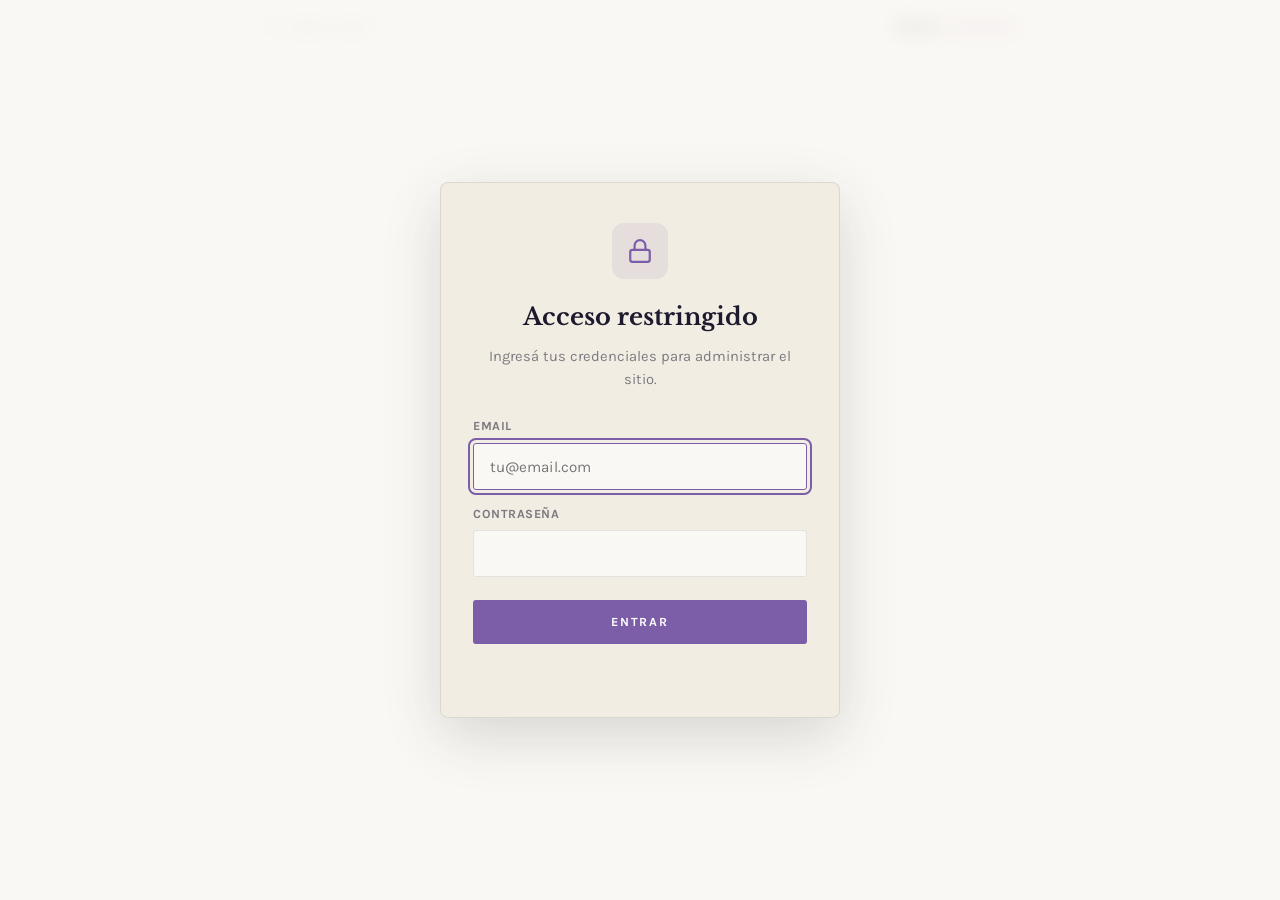
==== admin/index.html @ 150b10b3 "Add files via upload" ====
<!DOCTYPE html>
<html lang="es">
<head>
  <meta charset="UTF-8"/>
  <meta name="viewport" content="width=device-width, initial-scale=1.0"/>
  <meta name="color-scheme" content="light"/>
  <meta name="robots" content="noindex, nofollow"/>
  <title>Admin · Betel</title>
  <link rel="icon" href="data:image/svg+xml,<svg xmlns='http://www.w3.org/2000/svg' viewBox='0 0 100 100'><rect width='100' height='100' rx='18' fill='%237B5EA7'/><text x='50' y='56' font-family='Georgia,serif' font-size='34' font-weight='700' fill='white' text-anchor='middle' dominant-baseline='middle'>BOU</text></svg>"/>

  <link rel="preconnect" href="https://fonts.googleapis.com"/>
  <link rel="preconnect" href="https://fonts.gstatic.com" crossorigin/>
  <link href="https://fonts.googleapis.com/css2?family=Libre+Baskerville:ital,wght@0,400;0,700;1,400&family=Karla:wght@300;400;500;600&display=swap" rel="stylesheet"/>

  <style>
    *, *::before, *::after { box-sizing: border-box; margin: 0; padding: 0; }

    :root {
      --bg:        #FAF8F4;
      --bg2:       #F2EDE3;
      --bg3:       #E8E0D0;
      --border:    rgba(0,0,0,0.09);
      --gold:      #7B5EA7;
      --gold2:     #634A8A;
      --text:      #1E1A2E;
      --muted:     rgba(30,26,46,0.55);
      --muted2:    rgba(30,26,46,0.3);
      --accent-subtle: rgba(123,94,167,0.1);
      --font-heading: 'Libre Baskerville', serif;
      --font-body:    'Karla', sans-serif;
      --duration-fast:   150ms;
      --duration-normal: 250ms;
      --ease-standard:   cubic-bezier(0.4, 0, 0.2, 1);
    }

    html { scroll-behavior: smooth; }
    a, button { touch-action: manipulation; }
    [hidden] { display: none !important; }

    body {
      font-family: var(--font-body);
      background: var(--bg);
      color: var(--text);
      line-height: 1.6;
      min-height: 100svh;
    }
    body.is-login-open { overflow: hidden; }

    :focus-visible {
      outline: 3px solid var(--gold);
      outline-offset: 3px;
      border-radius: 3px;
    }
    :focus:not(:focus-visible) { outline: none; }

    .admin-topbar {
      border-bottom: 1px solid var(--border);
      background: rgba(250,248,244,0.95);
      backdrop-filter: blur(8px);
      position: sticky;
      top: 0;
      z-index: 10;
    }
    .admin-topbar-inner {
      max-width: 880px;
      margin: 0 auto;
      padding: 0.85rem 5%;
      display: flex;
      align-items: center;
      justify-content: space-between;
      gap: 1rem;
    }
    .admin-back {
      display: inline-flex;
      align-items: center;
      gap: 0.4rem;
      color: var(--muted);
      text-decoration: none;
      font-size: 0.88rem;
      font-weight: 500;
      transition: color var(--duration-fast) var(--ease-standard);
    }
    .admin-back:hover { color: var(--gold); }
    .admin-back svg { width: 16px; height: 16px; }

    .admin-brand {
      font-family: var(--font-heading);
      font-size: 1.05rem;
      font-weight: 700;
      color: var(--text);
    }
    .admin-brand span { color: var(--gold); }

    .admin-wrap {
      max-width: 880px;
      margin: 0 auto;
      padding: 3.5rem 5% 4rem;
    }

    .admin-header { margin-bottom: 2.5rem; }
    .admin-label {
      display: inline-flex;
      align-items: center;
      gap: 0.6rem;
      color: var(--gold);
      font-size: 0.78rem;
      letter-spacing: 2.5px;
      text-transform: uppercase;
      font-weight: 600;
      margin-bottom: 1rem;
    }
    .admin-label::before {
      content: '';
      display: inline-block;
      width: 24px;
      height: 1px;
      background: var(--gold);
    }
    .admin-header h1 {
      font-family: var(--font-heading);
      font-size: clamp(1.8rem, 1.4rem + 1.5vw, 2.5rem);
      font-weight: 700;
      line-height: 1.2;
      margin-bottom: 0.6rem;
    }
    .admin-header h1 em {
      color: var(--gold);
      font-style: italic;
    }
    .admin-header p {
      color: var(--muted);
      max-width: 540px;
      font-size: 1rem;
    }

    .admin-grid {
      display: grid;
      grid-template-columns: 1fr;
      gap: 1rem;
    }

    .admin-card {
      background: var(--bg2);
      border: 1px solid var(--border);
      border-radius: 6px;
      padding: 1.5rem 1.7rem;
      display: grid;
      grid-template-columns: auto 1fr auto;
      align-items: center;
      gap: 1.2rem;
      transition: border-color var(--duration-fast) var(--ease-standard), transform var(--duration-fast) var(--ease-standard);
    }
    .admin-card.is-active:hover {
      border-color: var(--gold);
      transform: translateY(-1px);
    }
    .admin-card.is-disabled { opacity: 0.7; }

    .admin-card-icon {
      width: 48px;
      height: 48px;
      border-radius: 8px;
      background: var(--accent-subtle);
      display: flex;
      align-items: center;
      justify-content: center;
      font-size: 1.5rem;
      flex-shrink: 0;
    }

    .admin-card-info h3 {
      font-family: var(--font-heading);
      font-size: 1.1rem;
      font-weight: 700;
      color: var(--text);
      margin-bottom: 0.25rem;
    }
    .admin-card-info p {
      font-size: 0.9rem;
      color: var(--muted);
      line-height: 1.45;
    }

    .admin-btn {
      background: var(--gold);
      color: #fff;
      border: none;
      padding: 0.7rem 1.3rem;
      font-family: var(--font-body);
      font-size: 0.78rem;
      font-weight: 700;
      letter-spacing: 1.8px;
      text-transform: uppercase;
      cursor: pointer;
      border-radius: 3px;
      text-decoration: none;
      display: inline-block;
      white-space: nowrap;
      transition: background var(--duration-fast) var(--ease-standard), transform var(--duration-fast) var(--ease-standard);
    }
    .admin-btn:hover { background: var(--gold2); transform: translateY(-1px); }
    .admin-btn:active { transform: translateY(0) scale(0.97); transition-duration: 80ms; }
    .admin-btn:disabled,
    .admin-btn[aria-disabled="true"] {
      background: var(--bg3);
      color: var(--muted);
      cursor: not-allowed;
      pointer-events: none;
    }

    .admin-soon {
      font-size: 0.72rem;
      letter-spacing: 1.5px;
      text-transform: uppercase;
      color: var(--muted2);
      font-weight: 600;
      padding: 0.5rem 0.9rem;
      border: 1px dashed var(--border);
      border-radius: 3px;
      white-space: nowrap;
    }

    .admin-note {
      margin-top: 2.5rem;
      padding: 1.2rem 1.4rem;
      background: var(--accent-subtle);
      border-left: 3px solid var(--gold);
      border-radius: 0 4px 4px 0;
      font-size: 0.9rem;
      color: var(--text);
      line-height: 1.55;
    }
    .admin-note strong { color: var(--gold); }

    @media (max-width: 640px) {
      .admin-card {
        grid-template-columns: auto 1fr;
        grid-template-rows: auto auto;
      }
      .admin-card .admin-btn,
      .admin-card .admin-soon {
        grid-column: 1 / -1;
        justify-self: stretch;
        text-align: center;
      }
    }

    @media (prefers-reduced-motion: reduce) {
      .admin-card:hover,
      .admin-btn:hover,
      .admin-btn:active { transform: none !important; }
    }

    /* ── BANNER DE TOKEN ── */
    .token-banner {
      margin-bottom: 1.8rem;
      padding: 1.1rem 1.3rem;
      border-radius: 6px;
      border: 1px solid var(--border);
      background: var(--bg2);
      font-size: 0.92rem;
      line-height: 1.5;
    }
    .token-banner.is-warning {
      border-color: rgba(185, 144, 60, 0.4);
      background: rgba(185, 144, 60, 0.08);
    }
    .token-banner.is-ok {
      display: flex;
      align-items: center;
      justify-content: space-between;
      gap: 1rem;
      flex-wrap: wrap;
    }
    .token-banner-title {
      font-weight: 700;
      margin-bottom: 0.4rem;
      color: var(--text);
    }
    .token-banner-help {
      color: var(--muted);
      margin-bottom: 0.85rem;
      font-size: 0.88rem;
    }
    .token-banner-help a { color: var(--gold); text-decoration: underline; }
    .token-input-row {
      display: flex;
      gap: 0.6rem;
      flex-wrap: wrap;
    }
    .token-input-row input {
      flex: 1;
      min-width: 220px;
      background: var(--bg);
      border: 1px solid var(--border);
      color: var(--text);
      padding: 0.7rem 1rem;
      font-family: ui-monospace, 'Courier New', monospace;
      font-size: 0.85rem;
      border-radius: 3px;
      outline: 2px solid transparent;
      transition: border-color var(--duration-fast) var(--ease-standard), outline-color var(--duration-fast) var(--ease-standard);
    }
    .token-input-row input:focus { border-color: var(--gold); }
    .token-input-row input:focus-visible { outline-color: var(--gold); }

    .token-banner-actions {
      display: flex;
      gap: 0.5rem;
      align-items: center;
    }
    .token-link-btn {
      background: none;
      border: none;
      color: var(--gold);
      font-family: var(--font-body);
      font-weight: 600;
      font-size: 0.85rem;
      cursor: pointer;
      padding: 0.4rem 0.7rem;
      border-radius: 3px;
      transition: background var(--duration-fast) var(--ease-standard);
    }
    .token-link-btn:hover { background: var(--accent-subtle); }

    /* ── EDITOR INLINE DE DEVOCIONAL ── */
    .admin-card.is-active { opacity: 1; }
    .admin-card.is-active .admin-card-info p { color: var(--muted); }

    .admin-card-status {
      grid-column: 1 / -1;
      margin-top: 0.4rem;
      padding-top: 0.8rem;
      border-top: 1px dashed var(--border);
      font-size: 0.85rem;
      color: var(--muted);
    }
    .admin-card-status strong { color: var(--text); font-weight: 600; }

    .admin-editor {
      grid-column: 1 / -1;
      margin-top: 1rem;
      padding-top: 1.2rem;
      border-top: 1px solid var(--border);
      display: grid;
      gap: 0.9rem;
    }
    .admin-editor[hidden] { display: none; }

    .admin-field { display: grid; gap: 0.35rem; }
    .admin-field label {
      font-size: 0.78rem;
      letter-spacing: 0.5px;
      font-weight: 700;
      text-transform: uppercase;
      color: var(--muted);
    }
    .admin-field input,
    .admin-field textarea {
      background: var(--bg);
      border: 1px solid var(--border);
      color: var(--text);
      padding: 0.7rem 0.95rem;
      font-family: var(--font-body);
      font-size: 0.95rem;
      border-radius: 3px;
      outline: 2px solid transparent;
      transition: border-color var(--duration-fast) var(--ease-standard), outline-color var(--duration-fast) var(--ease-standard);
      width: 100%;
    }
    .admin-field textarea {
      resize: vertical;
      min-height: 80px;
      font-family: var(--font-body);
    }
    .admin-field input:focus,
    .admin-field textarea:focus { border-color: var(--gold); }
    .admin-field input:focus-visible,
    .admin-field textarea:focus-visible { outline-color: var(--gold); }
    .admin-field .hint {
      font-size: 0.78rem;
      color: var(--muted2);
      margin-top: 0.15rem;
    }

    .admin-editor-actions {
      display: flex;
      gap: 0.6rem;
      flex-wrap: wrap;
      margin-top: 0.4rem;
    }
    .admin-btn-secondary {
      background: transparent;
      color: var(--muted);
      border: 1px solid var(--border);
      padding: 0.7rem 1.3rem;
      font-family: var(--font-body);
      font-size: 0.78rem;
      font-weight: 700;
      letter-spacing: 1.8px;
      text-transform: uppercase;
      cursor: pointer;
      border-radius: 3px;
      transition: background var(--duration-fast) var(--ease-standard), color var(--duration-fast) var(--ease-standard), border-color var(--duration-fast) var(--ease-standard);
    }
    .admin-btn-secondary:hover {
      background: var(--bg3);
      color: var(--text);
      border-color: var(--gold);
    }

    .admin-status {
      font-size: 0.88rem;
      min-height: 1.3em;
      margin-top: 0.5rem;
    }
    .admin-status.is-success { color: #4a7c59; }
    .admin-status.is-error   { color: #b94a4a; }

    /* ── LOGIN ── */
    .login-screen {
      position: fixed;
      inset: 0;
      z-index: 30;
      display: flex;
      align-items: center;
      justify-content: center;
      padding: 1.2rem;
      background: rgba(250,248,244,0.82);
      backdrop-filter: blur(10px);
    }
    .login-card {
      width: 100%;
      max-width: 400px;
      background: var(--bg2);
      border: 1px solid var(--border);
      border-radius: 8px;
      padding: 2.5rem 2rem 2rem;
      box-shadow: 0 18px 60px rgba(0,0,0,0.14);
    }
    .login-icon {
      width: 56px;
      height: 56px;
      border-radius: 12px;
      background: var(--accent-subtle);
      display: flex;
      align-items: center;
      justify-content: center;
      margin: 0 auto 1.2rem;
    }
    .login-icon svg { width: 26px; height: 26px; color: var(--gold); }
    .login-card h2 {
      font-family: var(--font-heading);
      font-size: 1.5rem;
      font-weight: 700;
      color: var(--text);
      text-align: center;
      margin-bottom: 0.5rem;
    }
    .login-card > p {
      font-size: 0.92rem;
      color: var(--muted);
      text-align: center;
      margin-bottom: 1.6rem;
    }
    .login-form { display: grid; gap: 0.9rem; }
    .login-form .admin-field input { padding: 0.85rem 1rem; }
    .login-form .admin-btn {
      width: 100%;
      padding: 0.95rem 1.3rem;
      margin-top: 0.5rem;
    }
  </style>
</head>
<body>

  <header class="admin-topbar">
    <div class="admin-topbar-inner">
      <a href="../" class="admin-back">
        <svg viewBox="0 0 24 24" fill="none" stroke="currentColor" stroke-width="2" stroke-linecap="round" stroke-linejoin="round"><line x1="19" y1="12" x2="5" y2="12"/><polyline points="12 19 5 12 12 5"/></svg>
        <span>Volver al sitio</span>
      </a>
      <div class="admin-brand">Betel<span> · Admin</span></div>
      <button type="button" class="token-link-btn" id="logout-btn" hidden>Cerrar sesión</button>
    </div>
  </header>

  <!-- LOGIN -->
  <section class="login-screen" id="login-screen">
    <div class="login-card">
      <div class="login-icon" aria-hidden="true">
        <svg viewBox="0 0 24 24" fill="none" stroke="currentColor" stroke-width="2" stroke-linecap="round" stroke-linejoin="round"><rect x="3" y="11" width="18" height="11" rx="2"/><path d="M7 11V7a5 5 0 0 1 10 0v4"/></svg>
      </div>
      <h2>Acceso restringido</h2>
      <p>Ingresá tus credenciales para administrar el sitio.</p>
      <form class="login-form" id="login-form" novalidate>
        <div class="admin-field">
          <label for="login-user">Email</label>
          <input id="login-user" type="email" placeholder="tu@email.com" autocomplete="username" required/>
        </div>
        <div class="admin-field">
          <label for="login-pass">Contraseña</label>
          <input id="login-pass" type="password" autocomplete="current-password" required/>
        </div>
        <button type="submit" class="admin-btn" id="login-submit">Entrar</button>
        <p class="admin-status" id="login-msg" role="status" aria-live="polite"></p>
      </form>
    </div>
  </section>

  <main class="admin-wrap" id="admin-main" hidden>
    <div class="admin-header">
      <div class="admin-label">Administración</div>
      <h1>Panel de <em>administración</em></h1>
      <p>Desde acá vas a poder editar el contenido del sitio sin tocar el código.</p>
    </div>

    <!-- BANNER DE TOKEN -->
    <div id="token-banner" class="token-banner is-warning" hidden>
      <div class="token-banner-title">⚠ Configurá tu token de GitHub</div>
      <p class="token-banner-help">
        Para guardar cambios desde acá necesitás un token personal de GitHub con permiso de escritura sobre el repositorio.
        <a href="https://github.com/settings/personal-access-tokens/new" target="_blank" rel="noopener">Crear token</a>
        (permisos: Contents · Read and write).
      </p>
      <div class="token-input-row">
        <input id="token-input" type="password" placeholder="github_pat_…" autocomplete="off" spellcheck="false"/>
        <button type="button" class="admin-btn" id="token-save">Guardar token</button>
      </div>
    </div>

    <div id="token-banner-ok" class="token-banner is-ok" hidden>
      <span>✓ Token configurado. Ya podés editar el contenido del sitio.</span>
      <div class="token-banner-actions">
        <button type="button" class="token-link-btn" id="token-change">Cambiar</button>
        <button type="button" class="token-link-btn" id="token-clear" aria-label="Borrar token">Cerrar sesión</button>
      </div>
    </div>

    <div class="admin-grid">

      <article class="admin-card is-active" id="card-featured">
        <div class="admin-card-icon" aria-hidden="true">📺</div>
        <div class="admin-card-info">
          <h3>Devocional de hoy</h3>
          <p>Cambiar el video destacado que aparece al inicio del sitio.</p>
        </div>
        <button type="button" class="admin-btn" id="btn-edit-featured">Editar</button>

        <div class="admin-card-status" id="featured-status">
          <strong>Actual:</strong> <span id="featured-current">cargando…</span>
        </div>

        <form class="admin-editor" id="editor-featured" hidden novalidate>
          <div class="admin-field">
            <label for="f-link">Link de YouTube</label>
            <input id="f-link" type="text" placeholder="https://youtu.be/K3dhGuscYe8" autocomplete="off" spellcheck="false" required/>
            <span class="hint">Pegá el link completo del video (acepta youtu.be, youtube.com/watch o solo el ID).</span>
          </div>
          <div class="admin-field">
            <label for="f-title">Título</label>
            <input id="f-title" type="text" placeholder="El temor en nuestras vidas" required maxlength="120"/>
          </div>
          <div class="admin-field">
            <label for="f-desc">Descripción (opcional)</label>
            <textarea id="f-desc" placeholder="Una palabra para los días en los que el miedo nos paraliza." maxlength="240"></textarea>
            <span class="hint">Máximo ~240 caracteres. Si la dejás vacía, no se muestra.</span>
          </div>
          <div class="admin-editor-actions">
            <button type="submit" class="admin-btn" id="btn-save-featured">Guardar y publicar</button>
            <button type="button" class="admin-btn-secondary" id="btn-cancel-featured">Cancelar</button>
          </div>
          <p class="admin-status" id="featured-msg" role="status" aria-live="polite"></p>
        </form>
      </article>

      <article class="admin-card is-disabled">
        <div class="admin-card-icon" aria-hidden="true">🙏</div>
        <div class="admin-card-info">
          <h3>Pedidos de oración</h3>
          <p>Ver y gestionar los pedidos de oración recibidos desde el formulario.</p>
        </div>
        <span class="admin-soon">Próximamente</span>
      </article>

      <article class="admin-card is-disabled">
        <div class="admin-card-icon" aria-hidden="true">📊</div>
        <div class="admin-card-info">
          <h3>Estadísticas</h3>
          <p>Visitantes, vistas y métricas generales del sitio.</p>
        </div>
        <span class="admin-soon">Próximamente</span>
      </article>

    </div>

    <p class="admin-note">
      <strong>Nota:</strong> el token se guarda solo en este navegador. Si entrás desde otro dispositivo, vas a tener que pegarlo de nuevo.
    </p>
  </main>

  <script>
    /* ── CONFIG ── */
    var REPO_OWNER = 'oscaruncal';
    var REPO_NAME  = 'betel';
    var BRANCH     = 'main';
    var FILE_PATH  = 'featured-videos.json';
    var TOKEN_KEY  = 'betel-admin-token';

    /* ── AUTH CONFIG ── */
    var AUTH_USER       = 'devocionales001@gmail.com';
    var AUTH_PASS_HASH  = '97735adba1067252878082f2709cd3aa3944adf8a8dd778f6b4b092c90f7f849';
    var SESSION_KEY     = 'betel-admin-session';
    var SESSION_DAYS    = 7;

    /* ── HELPERS ── */
    function $(id) { return document.getElementById(id); }

    function sha256Hex(str) {
      return crypto.subtle.digest('SHA-256', new TextEncoder().encode(str))
        .then(function(buf) {
          var arr = Array.from(new Uint8Array(buf));
          return arr.map(function(b) { return b.toString(16).padStart(2, '0'); }).join('');
        });
    }

    function isLoggedIn() {
      try {
        var raw = localStorage.getItem(SESSION_KEY);
        if (!raw) return false;
        var s = JSON.parse(raw);
        if (!s || !s.exp) return false;
        if (Date.now() > s.exp) {
          localStorage.removeItem(SESSION_KEY);
          return false;
        }
        return true;
      } catch (_) {
        return false;
      }
    }

    function startSession() {
      var exp = Date.now() + SESSION_DAYS * 24 * 60 * 60 * 1000;
      localStorage.setItem(SESSION_KEY, JSON.stringify({ exp: exp }));
    }

    function endSession() {
      localStorage.removeItem(SESSION_KEY);
    }

    function showApp() {
      $('login-screen').hidden = true;
      $('admin-main').hidden = false;
      $('logout-btn').hidden = false;
      document.body.classList.remove('is-login-open');
    }

    function showLogin() {
      $('login-screen').hidden = false;
      $('admin-main').hidden = true;
      $('logout-btn').hidden = true;
      document.body.classList.add('is-login-open');
      var u = $('login-user');
      if (u && !u.value) setTimeout(function() { u.focus(); }, 50);
    }

    /* ── LOGIN HANDLER ── */
    $('login-form').addEventListener('submit', function(e) {
      e.preventDefault();
      var msg = $('login-msg');
      var btn = $('login-submit');
      msg.className = 'admin-status';
      msg.textContent = '';

      var user = ($('login-user').value || '').trim().toLowerCase();
      var pass = $('login-pass').value || '';

      if (!user || !pass) {
        msg.textContent = 'Completá email y contraseña.';
        msg.classList.add('is-error');
        return;
      }

      btn.disabled = true;
      var origLabel = btn.textContent;
      btn.textContent = 'Verificando…';

      sha256Hex(pass).then(function(hash) {
        if (user === AUTH_USER.toLowerCase() && hash === AUTH_PASS_HASH) {
          startSession();
          $('login-pass').value = '';
          msg.textContent = '';
          showApp();
          initApp();
        } else {
          msg.textContent = 'Email o contraseña incorrectos.';
          msg.classList.add('is-error');
          $('login-pass').value = '';
          $('login-pass').focus();
        }
      }).catch(function() {
        msg.textContent = 'No se pudo procesar el login. Probá de nuevo.';
        msg.classList.add('is-error');
      }).then(function() {
        btn.disabled = false;
        btn.textContent = origLabel;
      });
    });

    /* ── LOGOUT ── */
    $('logout-btn').addEventListener('click', function() {
      if (!confirm('¿Cerrar sesión?')) return;
      endSession();
      showLogin();
    });
    function getToken() { return localStorage.getItem(TOKEN_KEY) || ''; }
    function setToken(v) { localStorage.setItem(TOKEN_KEY, v); }
    function clearToken() { localStorage.removeItem(TOKEN_KEY); }

    function extractYouTubeId(input) {
      var s = (input || '').trim();
      if (!s) return '';
      // Patrones: youtu.be/ID | youtube.com/watch?v=ID | youtube.com/shorts/ID | youtube.com/embed/ID | solo ID
      var rx = [
        /(?:youtu\.be\/)([a-zA-Z0-9_-]{11})/,
        /[?&]v=([a-zA-Z0-9_-]{11})/,
        /(?:youtube\.com\/(?:embed|shorts|live)\/)([a-zA-Z0-9_-]{11})/,
        /^([a-zA-Z0-9_-]{11})$/
      ];
      for (var i = 0; i < rx.length; i++) {
        var m = s.match(rx[i]);
        if (m) return m[1];
      }
      return '';
    }

    /* ── BASE64 utf-8 ── */
    function utf8ToB64(str) {
      return btoa(unescape(encodeURIComponent(str)));
    }
    function b64ToUtf8(str) {
      try { return decodeURIComponent(escape(atob(str.replace(/\s/g, '')))); }
      catch (_) { return ''; }
    }

    /* ── TOKEN UI ── */
    function refreshTokenUI() {
      var has = !!getToken();
      $('token-banner').hidden = has;
      $('token-banner-ok').hidden = !has;
      var editBtn = $('btn-edit-featured');
      editBtn.disabled = !has;
      editBtn.setAttribute('aria-disabled', has ? 'false' : 'true');
      editBtn.title = has ? '' : 'Configurá tu token primero';
    }

    $('token-save').addEventListener('click', function() {
      var v = $('token-input').value.trim();
      if (!v) {
        $('token-input').focus();
        return;
      }
      setToken(v);
      $('token-input').value = '';
      refreshTokenUI();
    });

    $('token-change').addEventListener('click', function() {
      $('token-banner').hidden = false;
      $('token-banner-ok').hidden = true;
      $('token-input').focus();
    });

    $('token-clear').addEventListener('click', function() {
      if (!confirm('¿Borrar el token de este navegador?')) return;
      clearToken();
      refreshTokenUI();
    });

    /* ── ESTADO ACTUAL DEL DEVOCIONAL ── */
    var currentSha = null;
    var currentData = null;

    function loadCurrentFeatured() {
      // Intento por API si tengo token (trae el SHA, necesario para guardar después)
      // y como fallback: fetch del JSON crudo
      var token = getToken();
      if (token) {
        return fetch('https://api.github.com/repos/' + REPO_OWNER + '/' + REPO_NAME + '/contents/' + FILE_PATH + '?ref=' + BRANCH, {
          headers: { 'Authorization': 'Bearer ' + token, 'Accept': 'application/vnd.github+json' }
        }).then(function(r) {
          if (!r.ok) throw new Error('http ' + r.status);
          return r.json();
        }).then(function(data) {
          currentSha = data.sha;
          var json = b64ToUtf8(data.content || '');
          try { currentData = JSON.parse(json); } catch (_) { currentData = {}; }
          renderCurrent();
        }).catch(function() {
          fallbackLoadRaw();
        });
      }
      return fallbackLoadRaw();
    }

    function fallbackLoadRaw() {
      return fetch('../featured-videos.json?v=' + Date.now(), { cache: 'no-store' })
        .then(function(r) { return r.ok ? r.json() : {}; })
        .then(function(data) {
          currentData = data || {};
          renderCurrent();
        })
        .catch(function() {
          $('featured-current').textContent = '(no se pudo cargar)';
        });
    }

    function renderCurrent() {
      var d = currentData || {};
      if (d.id) {
        $('featured-current').textContent = (d.title || 'Sin título') + ' (' + d.id + ')';
      } else {
        $('featured-current').textContent = 'sin video destacado';
      }
    }

    /* ── EDITOR DE DEVOCIONAL ── */
    function openEditor() {
      var d = currentData || {};
      $('f-link').value = d.id ? ('https://youtu.be/' + d.id) : '';
      $('f-title').value = d.title || '';
      $('f-desc').value = d.description || '';
      $('featured-msg').textContent = '';
      $('featured-msg').className = 'admin-status';
      $('editor-featured').hidden = false;
      $('btn-edit-featured').textContent = 'Cerrar';
      setTimeout(function() { $('f-link').focus(); }, 50);
    }

    function closeEditor() {
      $('editor-featured').hidden = true;
      $('btn-edit-featured').textContent = 'Editar';
    }

    $('btn-edit-featured').addEventListener('click', function() {
      if (!getToken()) return;
      if ($('editor-featured').hidden) openEditor();
      else closeEditor();
    });

    $('btn-cancel-featured').addEventListener('click', closeEditor);

    /* ── GUARDAR ── */
    $('editor-featured').addEventListener('submit', function(e) {
      e.preventDefault();
      var token = getToken();
      var msg = $('featured-msg');
      msg.className = 'admin-status';

      if (!token) {
        msg.textContent = 'Configurá tu token primero.';
        msg.classList.add('is-error');
        return;
      }

      var id = extractYouTubeId($('f-link').value);
      var title = $('f-title').value.trim();
      var description = $('f-desc').value.trim();

      if (!id) {
        msg.textContent = 'No pude reconocer el ID del video. Pegá el link completo de YouTube.';
        msg.classList.add('is-error');
        $('f-link').focus();
        return;
      }
      if (!title) {
        msg.textContent = 'El título es obligatorio.';
        msg.classList.add('is-error');
        $('f-title').focus();
        return;
      }

      var btn = $('btn-save-featured');
      var origLabel = btn.textContent;
      btn.disabled = true;
      btn.textContent = 'Guardando…';
      msg.textContent = '';

      var newJson = {
        id: id,
        title: title,
        description: description
      };
      var jsonStr = JSON.stringify(newJson, null, 2) + '\n';

      // Necesitamos el SHA actual del archivo. Lo refrescamos siempre antes de guardar.
      fetch('https://api.github.com/repos/' + REPO_OWNER + '/' + REPO_NAME + '/contents/' + FILE_PATH + '?ref=' + BRANCH, {
        headers: { 'Authorization': 'Bearer ' + token, 'Accept': 'application/vnd.github+json' }
      }).then(function(r) {
        if (r.status === 401) throw new Error('TOKEN_INVALID');
        if (r.status === 404) return null; // archivo no existe → se crea
        if (!r.ok) throw new Error('GET_FAILED:' + r.status);
        return r.json();
      }).then(function(getRes) {
        var sha = getRes ? getRes.sha : null;
        var body = {
          message: 'Update devocional de hoy: ' + title,
          content: utf8ToB64(jsonStr),
          branch: BRANCH
        };
        if (sha) body.sha = sha;

        return fetch('https://api.github.com/repos/' + REPO_OWNER + '/' + REPO_NAME + '/contents/' + FILE_PATH, {
          method: 'PUT',
          headers: {
            'Authorization': 'Bearer ' + token,
            'Accept': 'application/vnd.github+json',
            'Content-Type': 'application/json'
          },
          body: JSON.stringify(body)
        });
      }).then(function(r) {
        if (!r) throw new Error('NO_RESPONSE');
        if (r.status === 401) throw new Error('TOKEN_INVALID');
        if (r.status === 403) throw new Error('FORBIDDEN');
        if (r.status === 422) throw new Error('CONFLICT');
        if (!r.ok) throw new Error('PUT_FAILED:' + r.status);
        return r.json();
      }).then(function(putRes) {
        currentSha = putRes && putRes.content && putRes.content.sha;
        currentData = newJson;
        renderCurrent();
        msg.textContent = '✓ Publicado. Va a estar visible en el sitio en aproximadamente 1 minuto.';
        msg.classList.add('is-success');
      }).catch(function(err) {
        var code = (err && err.message) || '';
        if (code === 'TOKEN_INVALID') {
          msg.textContent = 'El token no es válido o expiró. Generá uno nuevo y pegalo arriba.';
        } else if (code === 'FORBIDDEN') {
          msg.textContent = 'El token no tiene permiso de escritura sobre este repositorio.';
        } else if (code === 'CONFLICT') {
          msg.textContent = 'Conflicto de versiones. Recargá la página y volvé a intentar.';
        } else {
          msg.textContent = 'No se pudo guardar (' + code + '). Probá de nuevo en un momento.';
        }
        msg.classList.add('is-error');
      }).then(function() {
        btn.disabled = false;
        btn.textContent = origLabel;
      });
    });

    /* ── INIT ── */
    var appInitialized = false;
    function initApp() {
      if (appInitialized) return;
      appInitialized = true;
      refreshTokenUI();
      loadCurrentFeatured();
    }

    if (isLoggedIn()) {
      showApp();
      initApp();
    } else {
      showLogin();
    }
  </script>

</body>
</html>
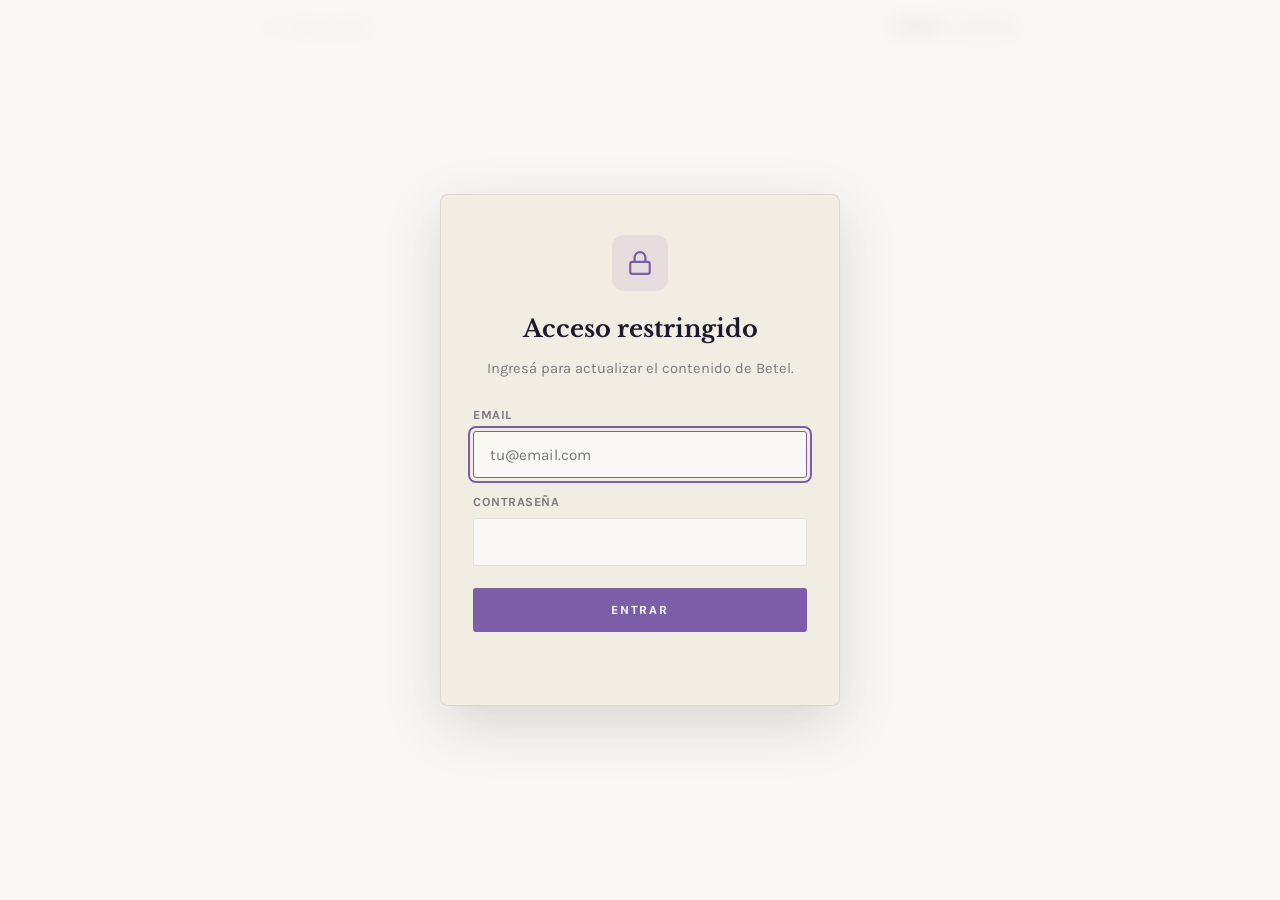
==== commit 49fc8fc8: "Add files via upload" ====
--- a/admin/index.html
+++ b/admin/index.html
@@ -233,6 +233,20 @@
     .admin-note strong { color: var(--gold); }
 
     @media (max-width: 640px) {
+      .admin-topbar-inner {
+        flex-wrap: wrap;
+        justify-content: center;
+        row-gap: 0.45rem;
+      }
+      .admin-back,
+      .token-link-btn {
+        font-size: 0.8rem;
+      }
+      .admin-brand {
+        order: -1;
+        width: 100%;
+        text-align: center;
+      }
       .admin-card {
         grid-template-columns: auto 1fr;
         grid-template-rows: auto auto;
@@ -243,6 +257,15 @@
         justify-self: stretch;
         text-align: center;
       }
+    }
+
+    @media (max-width: 420px) {
+      .admin-wrap { padding: 2.5rem 4% 3rem; }
+      .admin-card { padding: 1.15rem; gap: 0.85rem; }
+      .admin-card-icon { width: 42px; height: 42px; font-size: 1.25rem; }
+      .login-card { padding: 2rem 1.25rem 1.5rem; }
+      .token-input-row input { min-width: 100%; }
+      .admin-editor-actions > * { width: 100%; text-align: center; }
     }
 
     @media (prefers-reduced-motion: reduce) {
@@ -492,7 +515,7 @@
         <svg viewBox="0 0 24 24" fill="none" stroke="currentColor" stroke-width="2" stroke-linecap="round" stroke-linejoin="round"><rect x="3" y="11" width="18" height="11" rx="2"/><path d="M7 11V7a5 5 0 0 1 10 0v4"/></svg>
       </div>
       <h2>Acceso restringido</h2>
-      <p>Ingresá tus credenciales para administrar el sitio.</p>
+      <p>Ingresá para actualizar el contenido de Betel.</p>
       <form class="login-form" id="login-form" novalidate>
         <div class="admin-field">
           <label for="login-user">Email</label>
@@ -512,28 +535,29 @@
     <div class="admin-header">
       <div class="admin-label">Administración</div>
       <h1>Panel de <em>administración</em></h1>
-      <p>Desde acá vas a poder editar el contenido del sitio sin tocar el código.</p>
+      <p>Desde acá podés actualizar el devocional que se muestra en el sitio.</p>
     </div>
 
     <!-- BANNER DE TOKEN -->
     <div id="token-banner" class="token-banner is-warning" hidden>
-      <div class="token-banner-title">⚠ Configurá tu token de GitHub</div>
+      <div class="token-banner-title">⚠ Conectá el acceso de publicación</div>
       <p class="token-banner-help">
-        Para guardar cambios desde acá necesitás un token personal de GitHub con permiso de escritura sobre el repositorio.
+        Para guardar cambios en el sitio necesitás pegar una clave personal de GitHub.
+        Esta clave queda guardada solo en este navegador.
         <a href="https://github.com/settings/personal-access-tokens/new" target="_blank" rel="noopener">Crear token</a>
         (permisos: Contents · Read and write).
       </p>
       <div class="token-input-row">
         <input id="token-input" type="password" placeholder="github_pat_…" autocomplete="off" spellcheck="false"/>
-        <button type="button" class="admin-btn" id="token-save">Guardar token</button>
+        <button type="button" class="admin-btn" id="token-save">Conectar</button>
       </div>
     </div>
 
     <div id="token-banner-ok" class="token-banner is-ok" hidden>
-      <span>✓ Token configurado. Ya podés editar el contenido del sitio.</span>
+      <span>✓ Acceso listo. Ya podés publicar cambios.</span>
       <div class="token-banner-actions">
         <button type="button" class="token-link-btn" id="token-change">Cambiar</button>
-        <button type="button" class="token-link-btn" id="token-clear" aria-label="Borrar token">Cerrar sesión</button>
+        <button type="button" class="token-link-btn" id="token-clear" aria-label="Quitar acceso de publicación">Quitar acceso</button>
       </div>
     </div>
 
@@ -543,7 +567,7 @@
         <div class="admin-card-icon" aria-hidden="true">📺</div>
         <div class="admin-card-info">
           <h3>Devocional de hoy</h3>
-          <p>Cambiar el video destacado que aparece al inicio del sitio.</p>
+          <p>Elegí el video que se verá como devocional principal.</p>
         </div>
         <button type="button" class="admin-btn" id="btn-edit-featured">Editar</button>
 
@@ -555,7 +579,7 @@
           <div class="admin-field">
             <label for="f-link">Link de YouTube</label>
             <input id="f-link" type="text" placeholder="https://youtu.be/K3dhGuscYe8" autocomplete="off" spellcheck="false" required/>
-            <span class="hint">Pegá el link completo del video (acepta youtu.be, youtube.com/watch o solo el ID).</span>
+            <span class="hint">Pegá el enlace del video de YouTube que querés destacar.</span>
           </div>
           <div class="admin-field">
             <label for="f-title">Título</label>
@@ -564,38 +588,20 @@
           <div class="admin-field">
             <label for="f-desc">Descripción (opcional)</label>
             <textarea id="f-desc" placeholder="Una palabra para los días en los que el miedo nos paraliza." maxlength="240"></textarea>
-            <span class="hint">Máximo ~240 caracteres. Si la dejás vacía, no se muestra.</span>
+            <span class="hint">Si la dejás vacía, solo se muestra el título.</span>
           </div>
           <div class="admin-editor-actions">
-            <button type="submit" class="admin-btn" id="btn-save-featured">Guardar y publicar</button>
+            <button type="submit" class="admin-btn" id="btn-save-featured">Publicar devocional</button>
             <button type="button" class="admin-btn-secondary" id="btn-cancel-featured">Cancelar</button>
           </div>
           <p class="admin-status" id="featured-msg" role="status" aria-live="polite"></p>
         </form>
       </article>
 
-      <article class="admin-card is-disabled">
-        <div class="admin-card-icon" aria-hidden="true">🙏</div>
-        <div class="admin-card-info">
-          <h3>Pedidos de oración</h3>
-          <p>Ver y gestionar los pedidos de oración recibidos desde el formulario.</p>
-        </div>
-        <span class="admin-soon">Próximamente</span>
-      </article>
-
-      <article class="admin-card is-disabled">
-        <div class="admin-card-icon" aria-hidden="true">📊</div>
-        <div class="admin-card-info">
-          <h3>Estadísticas</h3>
-          <p>Visitantes, vistas y métricas generales del sitio.</p>
-        </div>
-        <span class="admin-soon">Próximamente</span>
-      </article>
-
     </div>
 
     <p class="admin-note">
-      <strong>Nota:</strong> el token se guarda solo en este navegador. Si entrás desde otro dispositivo, vas a tener que pegarlo de nuevo.
+      <strong>Nota:</strong> el acceso de publicación queda guardado solo en este navegador. Si usás otro dispositivo, vas a tener que conectarlo de nuevo.
     </p>
   </main>
 
@@ -752,7 +758,7 @@
       var editBtn = $('btn-edit-featured');
       editBtn.disabled = !has;
       editBtn.setAttribute('aria-disabled', has ? 'false' : 'true');
-      editBtn.title = has ? '' : 'Configurá tu token primero';
+      editBtn.title = has ? '' : 'Conectá el acceso de publicación primero';
     }
 
     $('token-save').addEventListener('click', function() {
@@ -773,7 +779,7 @@
     });
 
     $('token-clear').addEventListener('click', function() {
-      if (!confirm('¿Borrar el token de este navegador?')) return;
+      if (!confirm('¿Borrar el acceso de publicación de este navegador?')) return;
       clearToken();
       refreshTokenUI();
     });
@@ -812,7 +818,7 @@
           renderCurrent();
         })
         .catch(function() {
-          $('featured-current').textContent = '(no se pudo cargar)';
+          $('featured-current').textContent = '(no se pudo cargar el devocional)';
         });
     }
 
@@ -821,7 +827,7 @@
       if (d.id) {
         $('featured-current').textContent = (d.title || 'Sin título') + ' (' + d.id + ')';
       } else {
-        $('featured-current').textContent = 'sin video destacado';
+        $('featured-current').textContent = 'todavía no hay devocional publicado';
       }
     }
 
@@ -859,7 +865,7 @@
       msg.className = 'admin-status';
 
       if (!token) {
-        msg.textContent = 'Configurá tu token primero.';
+        msg.textContent = 'Primero conectá el acceso de publicación.';
         msg.classList.add('is-error');
         return;
       }
@@ -869,7 +875,7 @@
       var description = $('f-desc').value.trim();
 
       if (!id) {
-        msg.textContent = 'No pude reconocer el ID del video. Pegá el link completo de YouTube.';
+        msg.textContent = 'No pudimos reconocer el video. Revisá el enlace de YouTube.';
         msg.classList.add('is-error');
         $('f-link').focus();
         return;
@@ -931,18 +937,18 @@
         currentSha = putRes && putRes.content && putRes.content.sha;
         currentData = newJson;
         renderCurrent();
-        msg.textContent = '✓ Publicado. Va a estar visible en el sitio en aproximadamente 1 minuto.';
+        msg.textContent = '✓ Devocional publicado. Puede tardar alrededor de 1 minuto en verse en el sitio.';
         msg.classList.add('is-success');
       }).catch(function(err) {
         var code = (err && err.message) || '';
         if (code === 'TOKEN_INVALID') {
-          msg.textContent = 'El token no es válido o expiró. Generá uno nuevo y pegalo arriba.';
+          msg.textContent = 'El acceso de publicación no es válido o venció. Pegá una clave nueva.';
         } else if (code === 'FORBIDDEN') {
-          msg.textContent = 'El token no tiene permiso de escritura sobre este repositorio.';
+          msg.textContent = 'Esta clave no tiene permiso para publicar cambios en el sitio.';
         } else if (code === 'CONFLICT') {
-          msg.textContent = 'Conflicto de versiones. Recargá la página y volvé a intentar.';
+          msg.textContent = 'El contenido cambió mientras editabas. Recargá la página y volvé a intentar.';
         } else {
-          msg.textContent = 'No se pudo guardar (' + code + '). Probá de nuevo en un momento.';
+          msg.textContent = 'No se pudo publicar. Probá de nuevo en un momento.';
         }
         msg.classList.add('is-error');
       }).then(function() {
